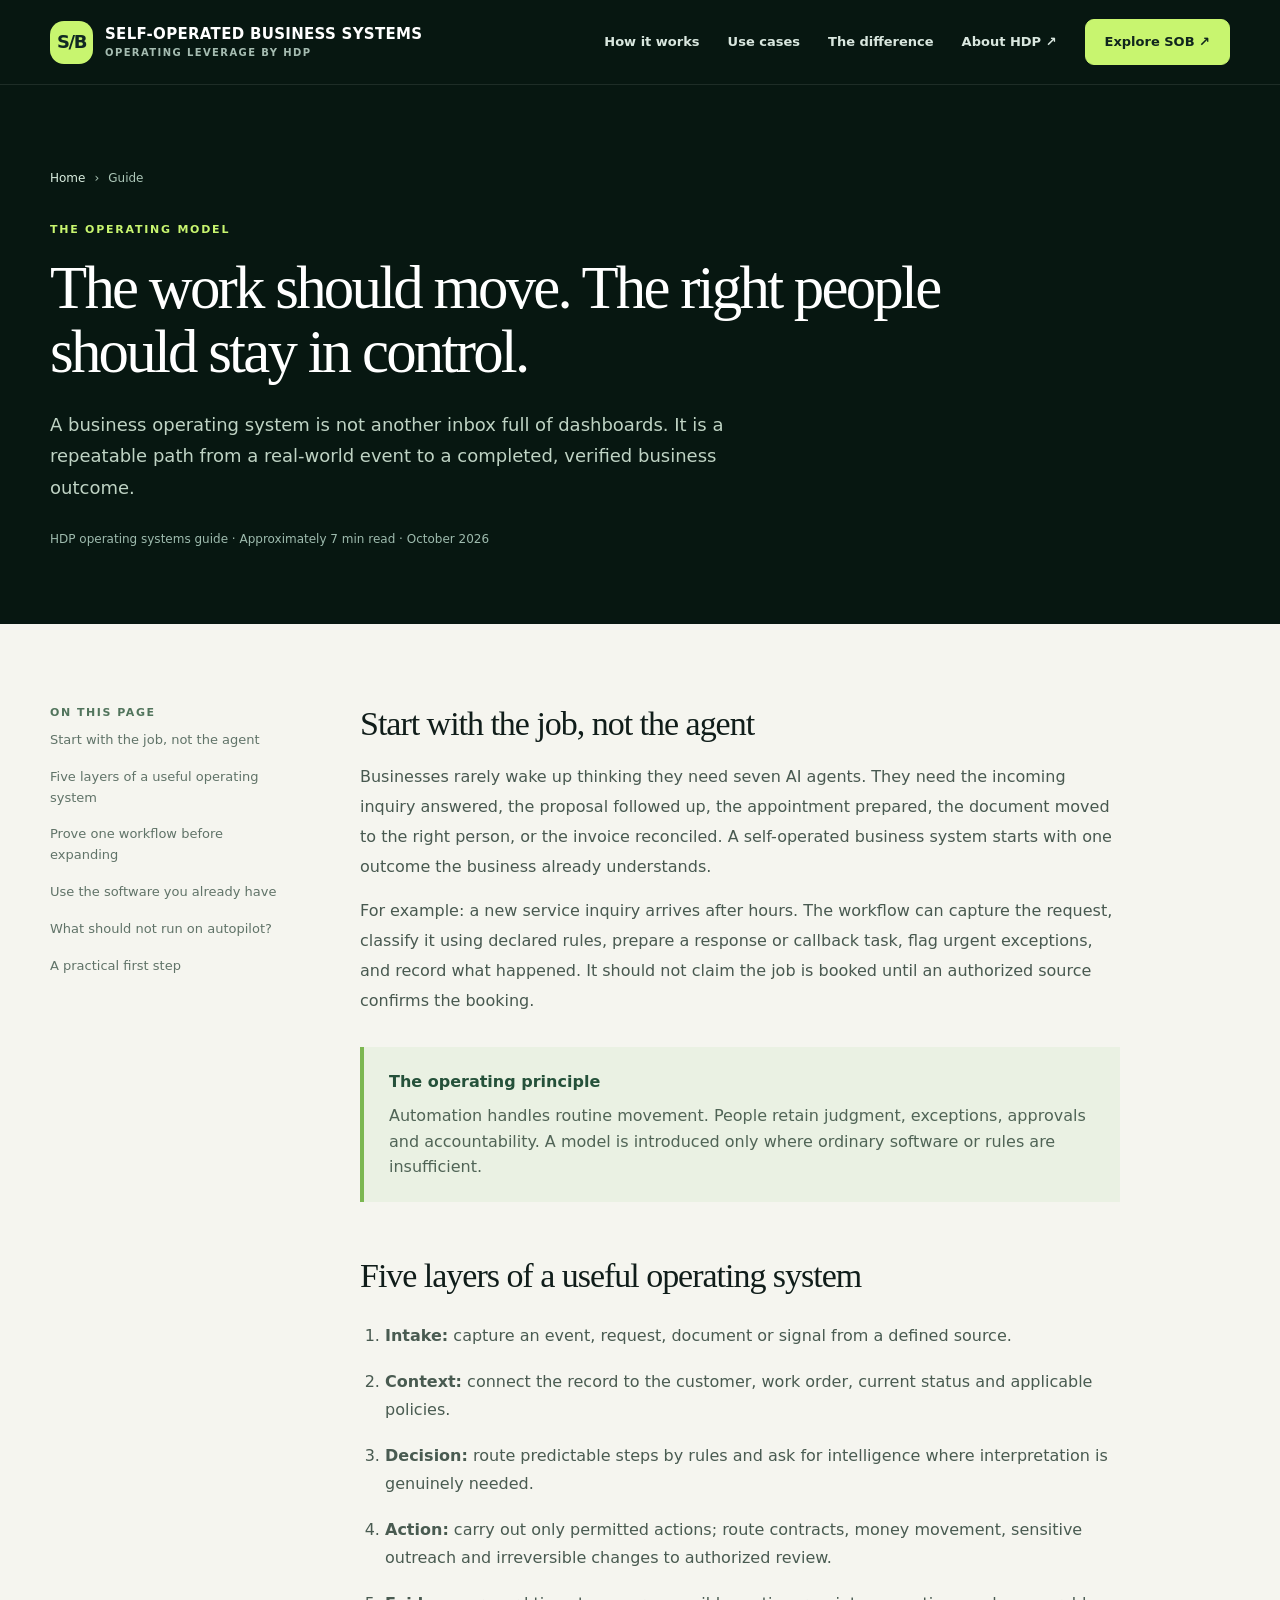
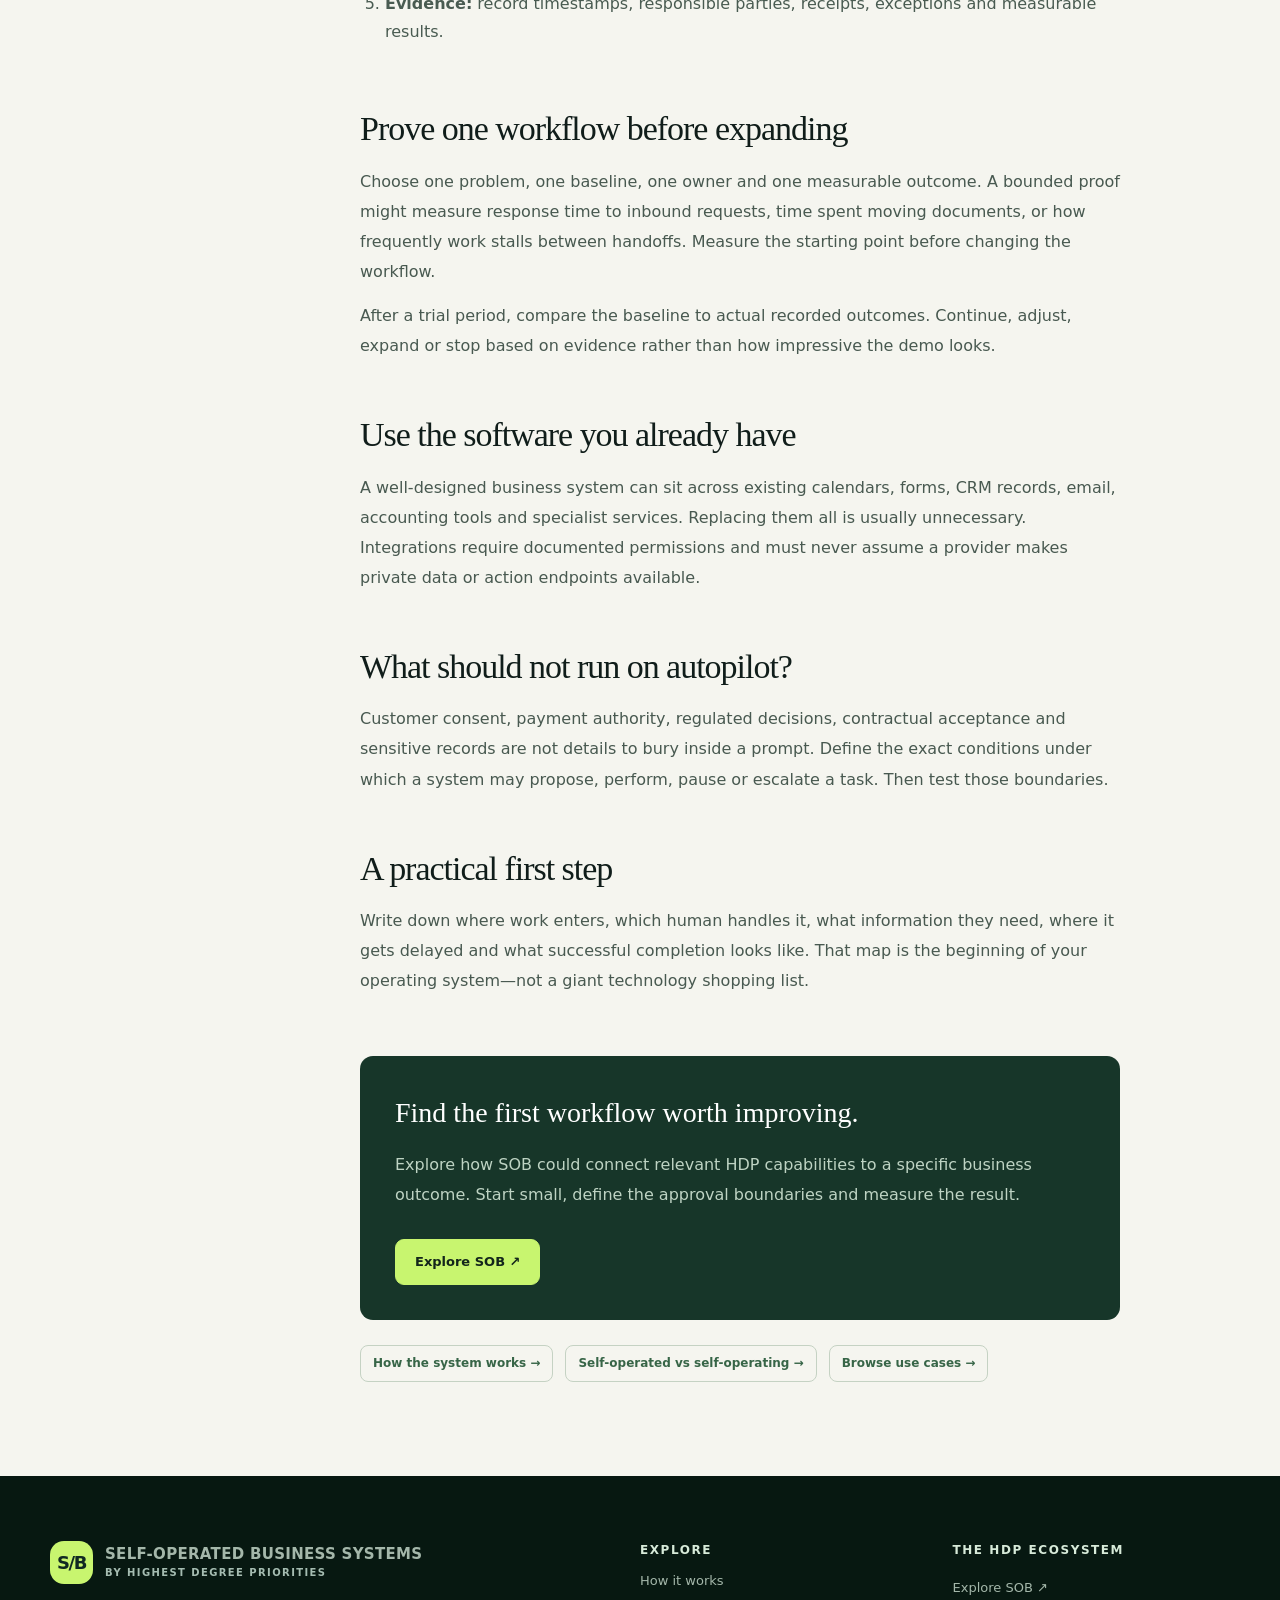
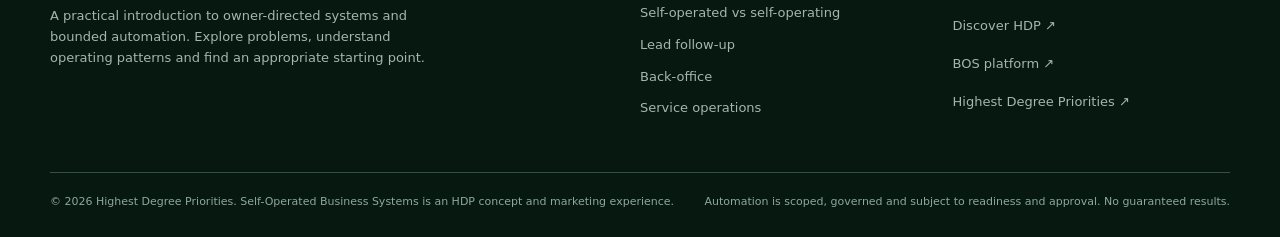
==== how-it-works/index.html @ 66c558f4 "Build SOB educational front door with original SEO guides" ====
<!doctype html><html lang="en"><head><meta charset="UTF-8"><meta name="viewport" content="width=device-width,initial-scale=1"><meta name="color-scheme" content="light"><meta name="theme-color" content="#071711"><title>How a Self-Operated Business System Works | SOB by HDP</title><meta name="description" content="A practical guide to connecting business workflows, rules, approvals and measurement without handing over control or replacing the software you already use."><link rel="canonical" href="https://selfoperatedbusinesssystems.com/how-it-works/"><meta property="og:type" content="article"><meta property="og:title" content="How a Self-Operated Business System Works"><meta property="og:description" content="A practical guide to connecting business workflows, rules, approvals and measurement without handing over control or replacing the software you already use."><meta property="og:url" content="https://selfoperatedbusinesssystems.com/how-it-works/"><meta property="og:image" content="https://selfoperatedbusinesssystems.com/assets/social.svg"><meta property="og:site_name" content="Self-Operated Business Systems"><meta name="twitter:card" content="summary_large_image"><link rel="icon" href="../assets/favicon.svg" type="image/svg+xml"><link rel="stylesheet" href="../assets/styles.css"><script type="application/ld+json">{"@context":"https://schema.org","@type":"Article","headline":"How a Self-Operated Business System Works","description":"A practical guide to connecting business workflows, rules, approvals and measurement without handing over control or replacing the software you already use.","mainEntityOfPage":"https://selfoperatedbusinesssystems.com/how-it-works/","datePublished":"2026-10-24","author":{"@type":"Organization","name":"Highest Degree Priorities","url":"https://highestdegreepriorities.com"},"publisher":{"@type":"Organization","name":"Highest Degree Priorities","url":"https://highestdegreepriorities.com"}}</script><script src="../assets/app.js" defer></script></head><body><a class="skip" href="#main">Skip to main content</a><header class="nav"><div class="wrap nav-in"><a class="brand" href="../" aria-label="SOB — home"><span class="brand-mark">S/B</span><span class="brand-words"><strong>SELF-OPERATED BUSINESS SYSTEMS</strong><small>OPERATING LEVERAGE BY HDP</small></span></a><button class="menu-toggle" type="button" aria-label="Toggle navigation" aria-expanded="false" data-menu-toggle>Menu ☰</button><nav class="nav-links" aria-label="Main navigation" data-menu><a href="../how-it-works/">How it works</a><a href="../#solutions">Use cases</a><a href="../guides/self-operated-vs-self-operating/">The difference</a><a href="https://hdpjoin.com">About HDP ↗</a><a class="button" href="https://sob.highestdegreepriorities.com/?utm_source=selfoperatedbusinesssystems&utm_medium=referral&utm_campaign=sob_launch&utm_content=nav" rel="noopener noreferrer">Explore SOB ↗</a></nav></div></header><main id="main"><section class="article-hero"><div class="wrap"><div class="breadcrumb"><a href="../">Home</a><span>›</span><span>Guide</span></div><div class="eyebrow" style="margin-top:33px">THE OPERATING MODEL</div><h1>The work should move. The right people should stay in control.</h1><p>A business operating system is not another inbox full of dashboards. It is a repeatable path from a real-world event to a completed, verified business outcome.</p><div class="article-meta">HDP operating systems guide · Approximately 7 min read · October 2026</div></div></section><div class="wrap article-layout"><aside class="toc" aria-label="On this page"><strong>ON THIS PAGE</strong><a href="#first">Start with the job, not the agent</a><a href="#layers">Five layers of a useful operating system</a><a href="#prove">Prove one workflow before expanding</a><a href="#existing">Use the software you already have</a><a href="#boundaries">What should not run on autopilot?</a><a href="#start">A practical first step</a></aside><article class="article">
<h2 id="first">Start with the job, not the agent</h2><p>Businesses rarely wake up thinking they need seven AI agents. They need the incoming inquiry answered, the proposal followed up, the appointment prepared, the document moved to the right person, or the invoice reconciled. A self-operated business system starts with one outcome the business already understands.</p>
<p>For example: a new service inquiry arrives after hours. The workflow can capture the request, classify it using declared rules, prepare a response or callback task, flag urgent exceptions, and record what happened. It should not claim the job is booked until an authorized source confirms the booking.</p>
<div class="note"><strong>The operating principle</strong><span>Automation handles routine movement. People retain judgment, exceptions, approvals and accountability. A model is introduced only where ordinary software or rules are insufficient.</span></div>
<h2 id="layers">Five layers of a useful operating system</h2>
<ol class="article-list"><li><strong>Intake:</strong> capture an event, request, document or signal from a defined source.</li><li><strong>Context:</strong> connect the record to the customer, work order, current status and applicable policies.</li><li><strong>Decision:</strong> route predictable steps by rules and ask for intelligence where interpretation is genuinely needed.</li><li><strong>Action:</strong> carry out only permitted actions; route contracts, money movement, sensitive outreach and irreversible changes to authorized review.</li><li><strong>Evidence:</strong> record timestamps, responsible parties, receipts, exceptions and measurable results.</li></ol>
<h2 id="prove">Prove one workflow before expanding</h2><p>Choose one problem, one baseline, one owner and one measurable outcome. A bounded proof might measure response time to inbound requests, time spent moving documents, or how frequently work stalls between handoffs. Measure the starting point before changing the workflow.</p>
<p>After a trial period, compare the baseline to actual recorded outcomes. Continue, adjust, expand or stop based on evidence rather than how impressive the demo looks.</p>
<h2 id="existing">Use the software you already have</h2><p>A well-designed business system can sit across existing calendars, forms, CRM records, email, accounting tools and specialist services. Replacing them all is usually unnecessary. Integrations require documented permissions and must never assume a provider makes private data or action endpoints available.</p>
<h2 id="boundaries">What should not run on autopilot?</h2><p>Customer consent, payment authority, regulated decisions, contractual acceptance and sensitive records are not details to bury inside a prompt. Define the exact conditions under which a system may propose, perform, pause or escalate a task. Then test those boundaries.</p>
<h2 id="start">A practical first step</h2><p>Write down where work enters, which human handles it, what information they need, where it gets delayed and what successful completion looks like. That map is the beginning of your operating system—not a giant technology shopping list.</p><div class="article-end"><h3>Find the first workflow worth improving.</h3><p>Explore how SOB could connect relevant HDP capabilities to a specific business outcome. Start small, define the approval boundaries and measure the result.</p><a class="button" href="https://sob.highestdegreepriorities.com/?utm_source=selfoperatedbusinesssystems&utm_medium=referral&utm_campaign=sob_launch&utm_content=guide_how-it-works">Explore SOB ↗</a></div><div class="related"><a href="../how-it-works/">How the system works →</a><a href="../guides/self-operated-vs-self-operating/">Self-operated vs self-operating →</a><a href="../#solutions">Browse use cases →</a></div></article></div></main><footer class="footer"><div class="wrap"><div class="footer-grid"><div><a class="brand" href="../"><span class="brand-mark">S/B</span><span class="brand-words"><strong>SELF-OPERATED BUSINESS SYSTEMS</strong><small>BY HIGHEST DEGREE PRIORITIES</small></span></a><p style="max-width:390px;margin-top:22px">A practical introduction to owner-directed systems and bounded automation. Explore problems, understand operating patterns and find an appropriate starting point.</p></div><div class="footer-links"><span class="footer-title">EXPLORE</span><a href="../how-it-works/">How it works</a><a href="../guides/self-operated-vs-self-operating/">Self-operated vs self-operating</a><a href="../use-cases/lead-follow-up/">Lead follow-up</a><a href="../use-cases/back-office-automation/">Back-office</a><a href="../use-cases/service-operations/">Service operations</a></div><div class="footer-links"><span class="footer-title">THE HDP ECOSYSTEM</span><a href="https://sob.highestdegreepriorities.com/?utm_source=selfoperatedbusinesssystems&utm_medium=referral&utm_campaign=sob_launch&utm_content=footer">Explore SOB ↗</a><a href="https://hdpjoin.com">Discover HDP ↗</a><a href="https://bos.highestdegreepriorities.com">BOS platform ↗</a><a href="https://highestdegreepriorities.com">Highest Degree Priorities ↗</a></div></div><div class="footnote"><span>© 2026 Highest Degree Priorities. Self-Operated Business Systems is an HDP concept and marketing experience.</span><span>Automation is scoped, governed and subject to readiness and approval. No guaranteed results.</span></div></div></footer></body></html>
---- assets/styles.css ----
:root{--ink:#101d1a;--deep:#102922;--night:#071711;--green:#c8f56f;--mint:#8dddb2;--paper:#f5f5ef;--white:#fff;--muted:#627069;--rule:#d8dfd8;--serif:Georgia,"Times New Roman",serif;--sans:"Avenir Next",Avenir,Inter,ui-sans-serif,system-ui,"Segoe UI",sans-serif}
*{box-sizing:border-box}html{scroll-behavior:smooth}body{margin:0;color:var(--ink);background:var(--paper);font-family:var(--sans);font-size:16px;line-height:1.6}a{color:inherit}img{max-width:100%}button,select{font:inherit}button{cursor:pointer}a:focus-visible,button:focus-visible,select:focus-visible{outline:3px solid #3a9a68;outline-offset:3px}.skip{position:absolute;left:12px;top:-60px;background:#fff;padding:10px;z-index:99}.skip:focus{top:12px}.wrap{width:min(1180px,calc(100% - 48px));margin-inline:auto}.nav{position:relative;z-index:20;background:var(--night);color:white;border-bottom:1px solid #ffffff18}.nav-in{min-height:84px;display:flex;align-items:center;justify-content:space-between;gap:26px}.brand{display:flex;gap:12px;text-decoration:none;align-items:center;line-height:1}.brand-mark{display:grid;place-items:center;background:var(--green);color:var(--deep);border-radius:14px;width:43px;height:43px;font-size:18px;font-weight:900;letter-spacing:-1.5px}.brand-words strong{display:block;font-weight:850;letter-spacing:.02em;font-size:15px}.brand-words small{display:block;color:#a5bcb1;font-size:10px;letter-spacing:.14em;margin-top:6px;font-weight:700}.nav-links{display:flex;align-items:center;gap:28px}.nav-links a{text-decoration:none;font-size:13px;font-weight:720;color:#d9e7df}.nav-links a:hover{color:var(--green)}.nav-links a.button{color:#10251d}.menu-toggle{display:none;border:1px solid #42614f;background:transparent;color:#fff;border-radius:9px;padding:8px 12px}.button{display:inline-flex;align-items:center;justify-content:center;gap:9px;padding:14px 19px;border-radius:9px;background:var(--green);border:1px solid var(--green);color:#13251b;font-size:13px;font-weight:850;text-decoration:none;line-height:1.2;transition:transform .2s,background .2s}.button:hover{background:#defca4;transform:translateY(-2px)}.button.secondary{background:transparent;color:#f9fff8;border-color:#587260}.button.secondary:hover{background:#234036}.button.dark{background:var(--deep);color:#f7fff8;border-color:var(--deep)}.button.outline{background:transparent;color:var(--deep);border-color:#a7b5ac}.button.outline:hover{background:#eff4e9}.eyebrow,.mini-eyebrow{text-transform:uppercase;letter-spacing:.16em;font-size:11px;font-weight:850}.eyebrow{color:var(--green)}.mini-eyebrow{color:#537962}.hero{position:relative;isolation:isolate;overflow:hidden;background:var(--night);color:#f8fff7;padding:93px 0 92px}.hero:before{content:"";position:absolute;width:750px;height:750px;border:1px solid #bcffc018;border-radius:100%;right:-280px;top:-250px;box-shadow:0 0 0 100px #bfffc008,0 0 0 205px #bfffc006;z-index:-1}.hero:after{content:"";position:absolute;inset:0;background:radial-gradient(circle at 76% 40%,#225e3a88,transparent 45%);z-index:-2}.hero-grid{display:grid;grid-template-columns:1.03fr .97fr;gap:56px;align-items:center}.hero h1,.article-hero h1{font-family:var(--serif);font-weight:500;line-height:1.06;letter-spacing:-.045em;margin:17px 0 24px;font-size:clamp(48px,5.3vw,81px)}.hero h1 em{font-style:normal;color:var(--green)}.hero p{color:#bed4c5;font-size:17px;max-width:575px;line-height:1.85}.hero-actions{display:flex;gap:12px;flex-wrap:wrap;margin-top:32px}.fine{font-size:12px!important;color:#a0b9aa!important;margin-top:26px}.map-panel{border:1px solid #5e867045;background:linear-gradient(145deg,#15362b 0%,#10241e 95%);border-radius:17px;box-shadow:0 24px 90px #0008;overflow:hidden;transform:rotate(1.5deg)}.panel-top{display:flex;justify-content:space-between;padding:17px 21px;border-bottom:1px solid #315844}.panel-top strong{font-size:12px;letter-spacing:.11em}.status{font-size:10px;color:#b5eac6}.status i{display:inline-block;width:7px;height:7px;background:#bfff96;border-radius:50%;margin-right:6px}.panel-body{padding:26px}.panel-heading{font-size:13px;color:#b6cdbd;margin-bottom:22px}.steps{display:grid;gap:11px}.step{display:flex;align-items:center;gap:12px;background:#24463785;border:1px solid #365b49;padding:16px;border-radius:10px}.step .num{display:grid;place-items:center;border:1px solid #68957a;color:#baf5ce;border-radius:8px;width:35px;height:35px;font-size:12px;font-weight:900}.step strong{display:block;font-size:14px;color:#f4fff5}.step span{display:block;font-size:11px;color:#acc5b4}.step:last-child{border-color:#bce988;background:#244c36}.panel-bottom{border-top:1px solid #315844;color:#bfd5c6;padding:16px 20px;font-size:11px;display:flex;gap:9px;align-items:center}.dot{height:7px;width:7px;background:#bcf779;border-radius:100%}.strip{background:#e4ebdc;border-bottom:1px solid #d5dfcf}.strip-in{padding:26px 0;display:flex;justify-content:space-between;gap:20px;align-items:center;color:#375748}.strip strong{font-size:13px}.strip span{font-size:13px;max-width:700px}.section{padding:94px 0}.section.alt{background:white}.section-head{display:flex;justify-content:space-between;gap:40px;align-items:flex-end;margin-bottom:34px}.section-head h2,.two-col h2,.wide-cta h2{font-family:var(--serif);font-weight:500;letter-spacing:-.035em;line-height:1.17;font-size:clamp(35px,4vw,55px);margin:12px 0}.section-head p,.two-col p{max-width:440px;color:#66726b;line-height:1.8}.cards{display:grid;grid-template-columns:repeat(3,1fr);gap:16px}.card{display:flex;flex-direction:column;min-height:375px;background:#fff;border:1px solid #dbe2d8;border-radius:14px;padding:28px;text-decoration:none;transition:transform .2s,box-shadow .2s}.card:hover{transform:translateY(-4px);box-shadow:0 14px 45px #10281c13}.card .card-no{color:#548567;font-weight:850;letter-spacing:.13em;font-size:12px}.card h3{font-size:26px;font-family:var(--serif);font-weight:550;line-height:1.2;letter-spacing:-.03em;margin:40px 0 14px}.card p{color:#66756b;font-size:14px;margin:0}.card .card-link{margin-top:auto;padding-top:35px;color:#234b32;font-size:13px;font-weight:850}.operating-band{background:var(--deep);color:white;padding:74px 0}.two-col{display:grid;grid-template-columns:1fr 1fr;gap:70px;align-items:center}.operating-band h2{color:white}.operating-band p{color:#b5cabc}.phases{display:grid;grid-template-columns:repeat(2,1fr);gap:10px}.phase{background:#2746389e;border:1px solid #41604d;border-radius:12px;padding:23px}.phase b{display:block;color:var(--green);font-size:11px;letter-spacing:.17em}.phase h3{font-size:21px;margin:9px 0 6px}.phase p{font-size:13px;margin:0}.finder{background:#e9efe4;border-radius:19px;display:grid;grid-template-columns:1fr 1fr;overflow:hidden}.finder-copy{padding:48px}.finder-copy h2{font-family:var(--serif);font-size:42px;line-height:1.14;letter-spacing:-.03em;font-weight:500;margin:12px 0}.finder-controls{display:grid;gap:12px;margin-top:30px}.finder-controls button{border:1px solid #b5c5b1;background:white;text-align:left;border-radius:10px;padding:14px 17px;font-size:14px;font-weight:750;color:#365646}.finder-controls button[aria-pressed="true"]{border-color:#23573a;background:#d8f6bc;box-shadow:inset 4px 0 #29643d}.finder-result{padding:48px;background:#173629;color:white;display:flex;flex-direction:column;justify-content:center}.finder-result small{color:#b1e4ba;font-size:11px;letter-spacing:.15em;font-weight:850}.finder-result h3{font-family:var(--serif);font-weight:500;font-size:35px;line-height:1.16;margin:15px 0}.finder-result p{color:#bcd3c3;font-size:15px}.finder-result .button{align-self:flex-start;margin-top:22px}.compare{display:grid;grid-template-columns:1fr 1fr;gap:16px;margin:32px 0}.compare>div{background:#edf1e9;border:1px solid #d9e2d8;border-radius:13px;padding:27px}.compare h3{font-family:var(--serif);font-size:27px;font-weight:500;margin:14px 0}.compare p{font-size:14px;color:#60716a}.wide-cta{padding:69px;border-radius:20px;background:var(--green);display:flex;justify-content:space-between;align-items:center;gap:32px}.wide-cta h2{max-width:600px;margin:10px 0}.wide-cta p{max-width:540px;color:#34503c}.wide-cta .button{white-space:nowrap}.questions{display:grid;grid-template-columns:1fr 1fr;gap:15px 40px}.questions details{border-bottom:1px solid #d4dbd4;padding:19px 0}.questions summary{cursor:pointer;font-weight:800;font-size:15px}.questions p{font-size:14px;color:#647168}.footer{background:#071811;color:#d3e3d7;padding:65px 0 26px}.footer-grid{display:grid;grid-template-columns:2fr 1fr 1fr;gap:35px}.footer p,.footer a{font-size:13px;color:#a4b7aa}.footer a{text-decoration:none}.footer a:hover{text-decoration:underline}.footer-links{display:grid;gap:11px}.footer-title{color:#d7ead9;font-weight:800;font-size:12px;letter-spacing:.13em}.footnote{border-top:1px solid #345040;margin-top:53px;padding-top:20px;font-size:11px;color:#8ca999;display:flex;justify-content:space-between;gap:16px}.article-hero{background:var(--night);color:#fff;padding:84px 0 75px}.article-hero h1{font-size:clamp(43px,4.75vw,68px);max-width:970px}.article-hero p{font-size:18px;max-width:750px;color:#bfd3c4;line-height:1.75}.article-meta{margin-top:27px;font-size:12px;color:#9ebbae}.breadcrumb{font-size:12px;display:flex;gap:9px;color:#acc7b8}.breadcrumb a{text-decoration:none;color:#d9eddf}.article-layout{display:grid;grid-template-columns:240px minmax(0,1fr);gap:70px;padding:80px 0 94px}.toc{align-self:start;position:sticky;top:26px}.toc strong{display:block;font-size:11px;letter-spacing:.14em;color:#51745c}.toc a{display:block;text-decoration:none;color:#607368;padding:8px 0;font-size:13px}.toc a:hover{color:#0b4e2e}.article{max-width:760px}.article h2{font-family:var(--serif);font-weight:500;font-size:34px;letter-spacing:-.03em;line-height:1.19;margin:0 0 17px;scroll-margin-top:30px}.article h2:not(:first-child){margin-top:54px}.article p{line-height:1.88;color:#485950;margin:14px 0}.article .note{margin:31px 0;border-left:4px solid #7cb751;background:#eaf1e3;padding:22px 25px;display:grid;gap:8px}.article .note strong{color:#25513a}.article .note span{color:#506456}.article-list{padding-left:25px;color:#495b51}.article-list li{padding:9px 0;line-height:1.75}.article .compare{margin:31px 0}.article-end{margin-top:60px;background:#173629;color:white;padding:35px;border-radius:13px}.article-end h3{font-family:var(--serif);font-size:28px;font-weight:500;margin:0 0 10px}.article-end p{color:#bed3c3}.article-end .button{margin-top:15px}.related{display:flex;flex-wrap:wrap;gap:12px;margin-top:25px}.related a{padding:8px 12px;border:1px solid #c5d2c3;border-radius:8px;text-decoration:none;font-size:12px;font-weight:750;color:#376547}.disclaimer{font-size:12px;color:#7a827b}.hide{display:none!important}
@media(max-width:950px){.nav-links{gap:16px}.nav-links>a{font-size:12px}.hero-grid{gap:26px}.hero h1{font-size:clamp(42px,6vw,66px)}.cards{gap:10px}.card{padding:23px}.two-col{gap:28px}.article-layout{grid-template-columns:180px 1fr;gap:35px}}
@media(max-width:720px){.wrap{width:min(100% - 34px,1180px)}.nav-in{min-height:70px}.brand-words strong{font-size:13px}.brand-words small{font-size:8px}.menu-toggle{display:block}.nav-links{display:none;position:absolute;top:70px;left:0;right:0;background:var(--night);padding:20px 18px 25px;flex-direction:column;align-items:stretch;border-bottom:1px solid #42624c}.nav-links.open{display:flex}.nav-links>a{font-size:15px}.nav-links .button{align-self:flex-start}.hero{padding:67px 0}.hero-grid,.two-col,.finder,.footer-grid,.article-layout{grid-template-columns:1fr}.hero h1{font-size:clamp(45px,10vw,66px)}.hero p{font-size:16px}.map-panel{margin-top:28px;transform:none}.strip-in,.section-head,.wide-cta{flex-direction:column;align-items:flex-start}.section{padding:66px 0}.section-head{gap:8px}.cards{grid-template-columns:1fr}.card{min-height:250px}.card h3{margin-top:22px}.card .card-link{padding-top:20px}.operating-band{padding:68px 0}.two-col{gap:24px}.finder-copy,.finder-result{padding:30px}.finder-copy h2{font-size:36px}.compare,.questions{grid-template-columns:1fr}.wide-cta{padding:36px}.wide-cta .button{white-space:normal}.article-hero{padding:64px 0}.article-hero h1{font-size:clamp(42px,9vw,58px)}.article-layout{padding:52px 0}.toc{position:static;border-bottom:1px solid #d1dbd1;padding-bottom:20px}.toc a{display:inline-block;margin-right:15px}.article h2{font-size:29px}.footnote{flex-direction:column}}
@media(prefers-reduced-motion:reduce){html{scroll-behavior:auto}*,*:before,*:after{transition:none!important;animation:none!important}}
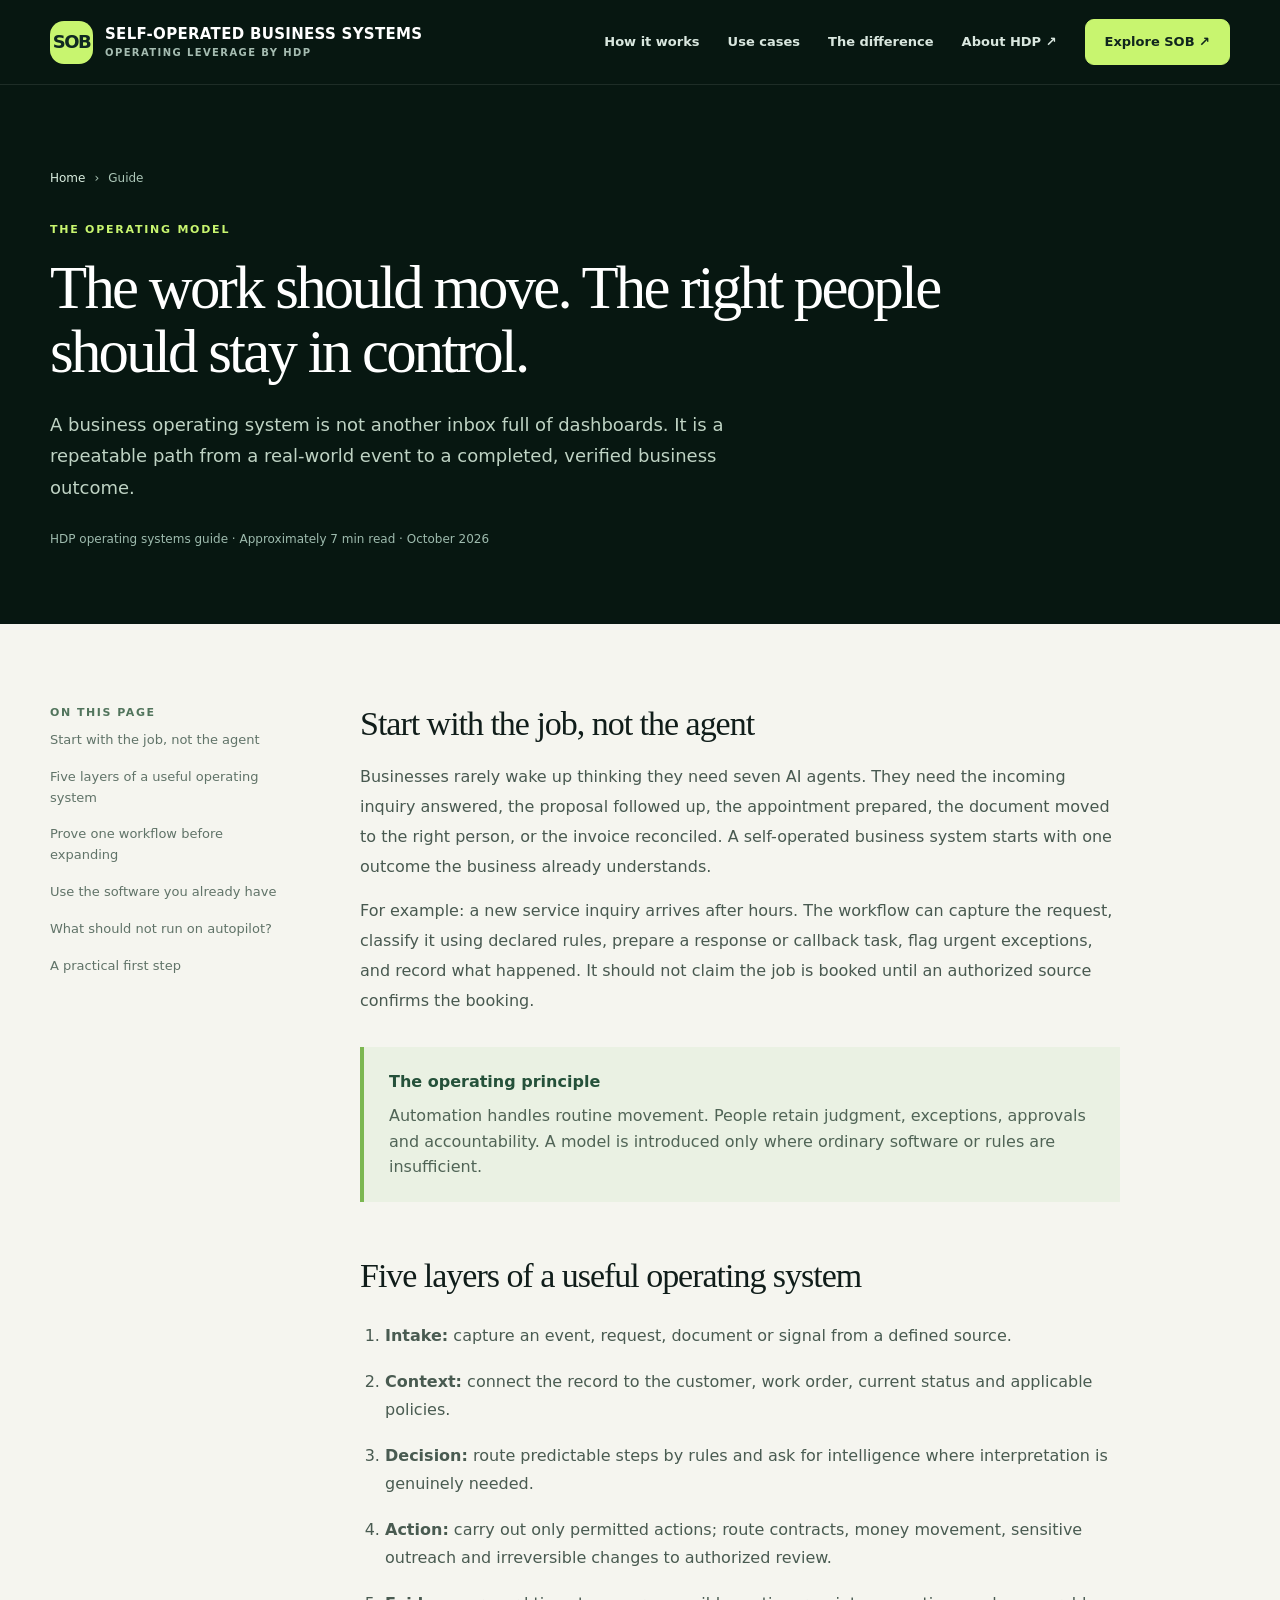
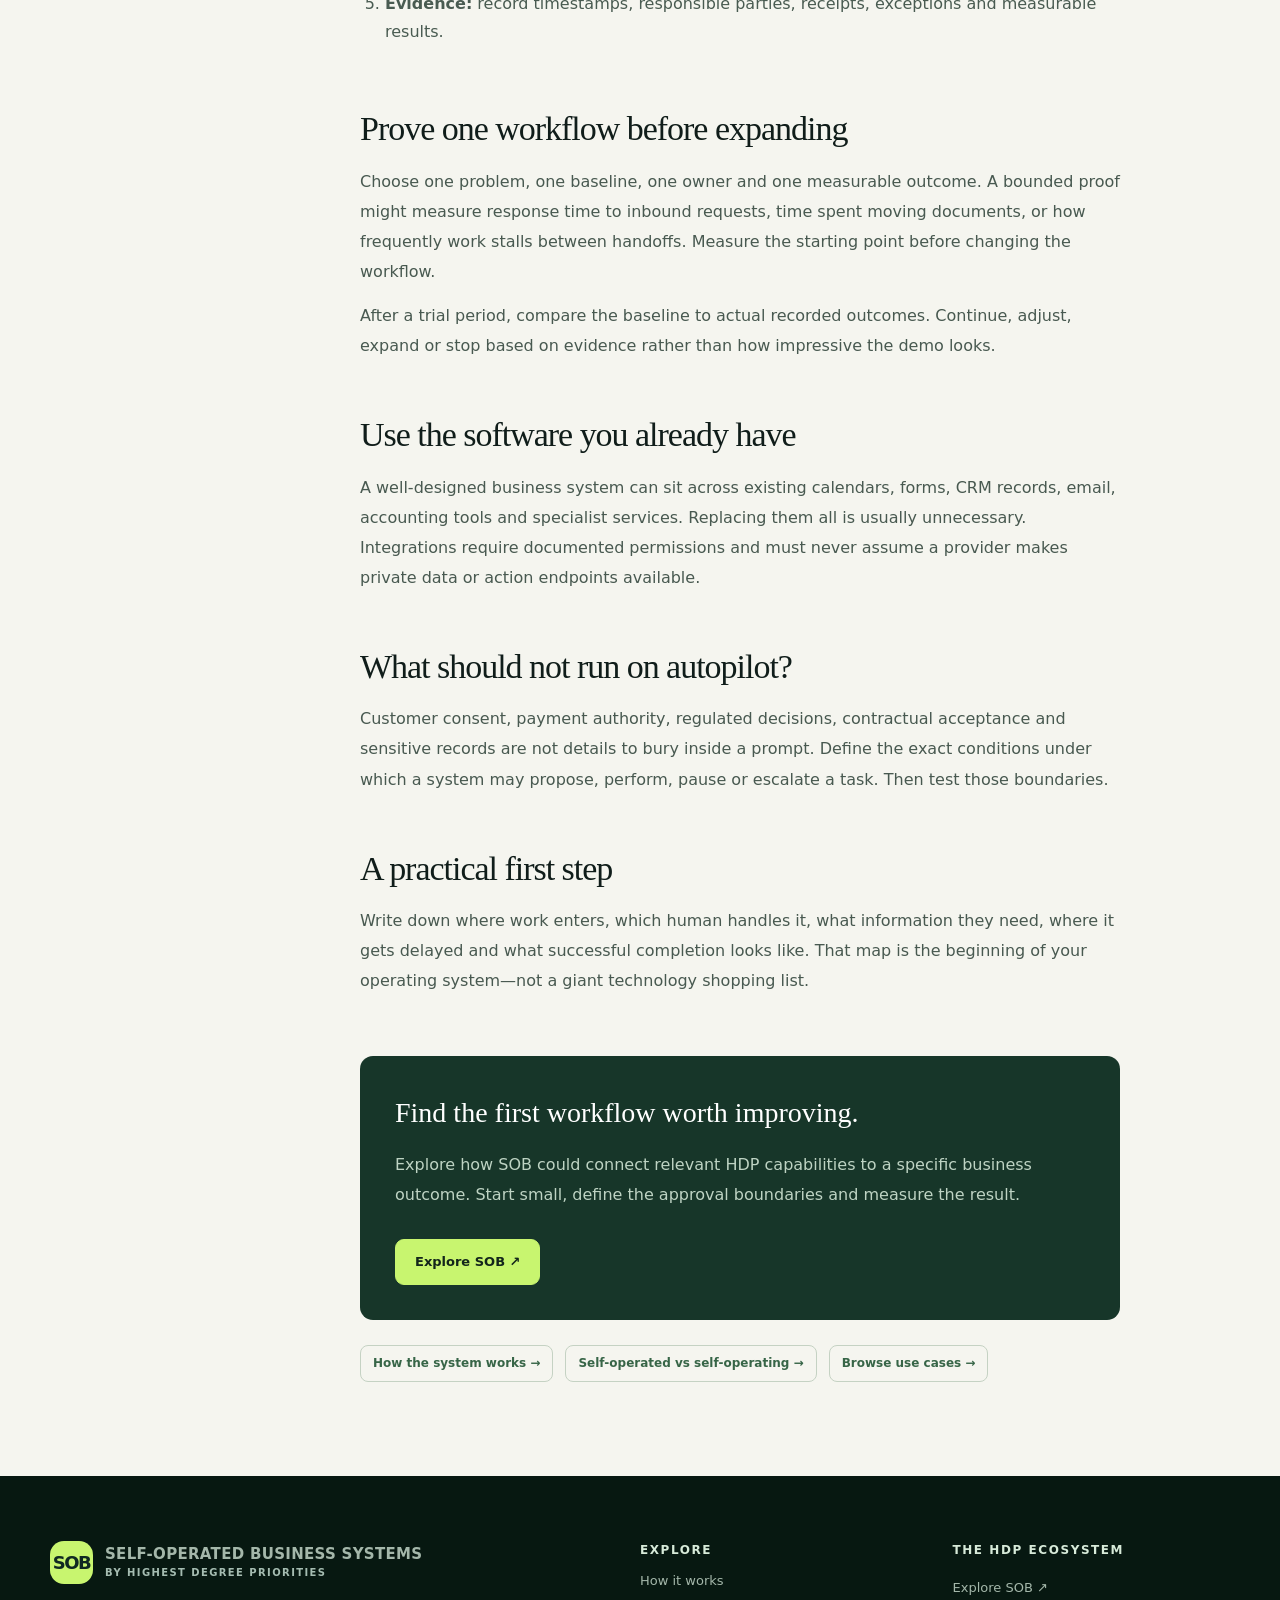
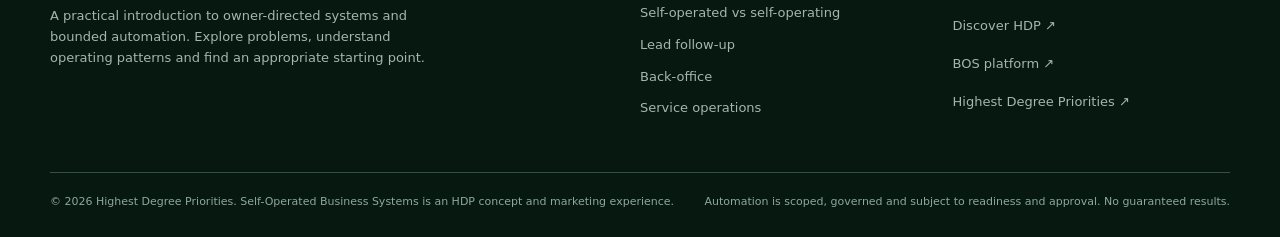
==== commit 14c017d5: "Use recognizable SOB branding across site and artwork" ====
--- a/how-it-works/index.html
+++ b/how-it-works/index.html
@@ -1,4 +1,4 @@
-<!doctype html><html lang="en"><head><meta charset="UTF-8"><meta name="viewport" content="width=device-width,initial-scale=1"><meta name="color-scheme" content="light"><meta name="theme-color" content="#071711"><title>How a Self-Operated Business System Works | SOB by HDP</title><meta name="description" content="A practical guide to connecting business workflows, rules, approvals and measurement without handing over control or replacing the software you already use."><link rel="canonical" href="https://selfoperatedbusinesssystems.com/how-it-works/"><meta property="og:type" content="article"><meta property="og:title" content="How a Self-Operated Business System Works"><meta property="og:description" content="A practical guide to connecting business workflows, rules, approvals and measurement without handing over control or replacing the software you already use."><meta property="og:url" content="https://selfoperatedbusinesssystems.com/how-it-works/"><meta property="og:image" content="https://selfoperatedbusinesssystems.com/assets/social.svg"><meta property="og:site_name" content="Self-Operated Business Systems"><meta name="twitter:card" content="summary_large_image"><link rel="icon" href="../assets/favicon.svg" type="image/svg+xml"><link rel="stylesheet" href="../assets/styles.css"><script type="application/ld+json">{"@context":"https://schema.org","@type":"Article","headline":"How a Self-Operated Business System Works","description":"A practical guide to connecting business workflows, rules, approvals and measurement without handing over control or replacing the software you already use.","mainEntityOfPage":"https://selfoperatedbusinesssystems.com/how-it-works/","datePublished":"2026-10-24","author":{"@type":"Organization","name":"Highest Degree Priorities","url":"https://highestdegreepriorities.com"},"publisher":{"@type":"Organization","name":"Highest Degree Priorities","url":"https://highestdegreepriorities.com"}}</script><script src="../assets/app.js" defer></script></head><body><a class="skip" href="#main">Skip to main content</a><header class="nav"><div class="wrap nav-in"><a class="brand" href="../" aria-label="SOB — home"><span class="brand-mark">S/B</span><span class="brand-words"><strong>SELF-OPERATED BUSINESS SYSTEMS</strong><small>OPERATING LEVERAGE BY HDP</small></span></a><button class="menu-toggle" type="button" aria-label="Toggle navigation" aria-expanded="false" data-menu-toggle>Menu ☰</button><nav class="nav-links" aria-label="Main navigation" data-menu><a href="../how-it-works/">How it works</a><a href="../#solutions">Use cases</a><a href="../guides/self-operated-vs-self-operating/">The difference</a><a href="https://hdpjoin.com">About HDP ↗</a><a class="button" href="https://sob.highestdegreepriorities.com/?utm_source=selfoperatedbusinesssystems&utm_medium=referral&utm_campaign=sob_launch&utm_content=nav" rel="noopener noreferrer">Explore SOB ↗</a></nav></div></header><main id="main"><section class="article-hero"><div class="wrap"><div class="breadcrumb"><a href="../">Home</a><span>›</span><span>Guide</span></div><div class="eyebrow" style="margin-top:33px">THE OPERATING MODEL</div><h1>The work should move. The right people should stay in control.</h1><p>A business operating system is not another inbox full of dashboards. It is a repeatable path from a real-world event to a completed, verified business outcome.</p><div class="article-meta">HDP operating systems guide · Approximately 7 min read · October 2026</div></div></section><div class="wrap article-layout"><aside class="toc" aria-label="On this page"><strong>ON THIS PAGE</strong><a href="#first">Start with the job, not the agent</a><a href="#layers">Five layers of a useful operating system</a><a href="#prove">Prove one workflow before expanding</a><a href="#existing">Use the software you already have</a><a href="#boundaries">What should not run on autopilot?</a><a href="#start">A practical first step</a></aside><article class="article">
+<!doctype html><html lang="en"><head><meta charset="UTF-8"><meta name="viewport" content="width=device-width,initial-scale=1"><meta name="color-scheme" content="light"><meta name="theme-color" content="#071711"><title>How a Self-Operated Business System Works | SOB by HDP</title><meta name="description" content="A practical guide to connecting business workflows, rules, approvals and measurement without handing over control or replacing the software you already use."><link rel="canonical" href="https://selfoperatedbusinesssystems.com/how-it-works/"><meta property="og:type" content="article"><meta property="og:title" content="How a Self-Operated Business System Works"><meta property="og:description" content="A practical guide to connecting business workflows, rules, approvals and measurement without handing over control or replacing the software you already use."><meta property="og:url" content="https://selfoperatedbusinesssystems.com/how-it-works/"><meta property="og:image" content="https://selfoperatedbusinesssystems.com/assets/social.svg"><meta property="og:site_name" content="Self-Operated Business Systems"><meta name="twitter:card" content="summary_large_image"><link rel="icon" href="../assets/favicon.svg" type="image/svg+xml"><link rel="stylesheet" href="../assets/styles.css"><script type="application/ld+json">{"@context":"https://schema.org","@type":"Article","headline":"How a Self-Operated Business System Works","description":"A practical guide to connecting business workflows, rules, approvals and measurement without handing over control or replacing the software you already use.","mainEntityOfPage":"https://selfoperatedbusinesssystems.com/how-it-works/","datePublished":"2026-10-24","author":{"@type":"Organization","name":"Highest Degree Priorities","url":"https://highestdegreepriorities.com"},"publisher":{"@type":"Organization","name":"Highest Degree Priorities","url":"https://highestdegreepriorities.com"}}</script><script src="../assets/app.js" defer></script></head><body><a class="skip" href="#main">Skip to main content</a><header class="nav"><div class="wrap nav-in"><a class="brand" href="../" aria-label="SOB — home"><span class="brand-mark">SOB</span><span class="brand-words"><strong>SELF-OPERATED BUSINESS SYSTEMS</strong><small>OPERATING LEVERAGE BY HDP</small></span></a><button class="menu-toggle" type="button" aria-label="Toggle navigation" aria-expanded="false" data-menu-toggle>Menu ☰</button><nav class="nav-links" aria-label="Main navigation" data-menu><a href="../how-it-works/">How it works</a><a href="../#solutions">Use cases</a><a href="../guides/self-operated-vs-self-operating/">The difference</a><a href="https://hdpjoin.com">About HDP ↗</a><a class="button" href="https://sob.highestdegreepriorities.com/?utm_source=selfoperatedbusinesssystems&utm_medium=referral&utm_campaign=sob_launch&utm_content=nav" rel="noopener noreferrer">Explore SOB ↗</a></nav></div></header><main id="main"><section class="article-hero"><div class="wrap"><div class="breadcrumb"><a href="../">Home</a><span>›</span><span>Guide</span></div><div class="eyebrow" style="margin-top:33px">THE OPERATING MODEL</div><h1>The work should move. The right people should stay in control.</h1><p>A business operating system is not another inbox full of dashboards. It is a repeatable path from a real-world event to a completed, verified business outcome.</p><div class="article-meta">HDP operating systems guide · Approximately 7 min read · October 2026</div></div></section><div class="wrap article-layout"><aside class="toc" aria-label="On this page"><strong>ON THIS PAGE</strong><a href="#first">Start with the job, not the agent</a><a href="#layers">Five layers of a useful operating system</a><a href="#prove">Prove one workflow before expanding</a><a href="#existing">Use the software you already have</a><a href="#boundaries">What should not run on autopilot?</a><a href="#start">A practical first step</a></aside><article class="article">
 <h2 id="first">Start with the job, not the agent</h2><p>Businesses rarely wake up thinking they need seven AI agents. They need the incoming inquiry answered, the proposal followed up, the appointment prepared, the document moved to the right person, or the invoice reconciled. A self-operated business system starts with one outcome the business already understands.</p>
 <p>For example: a new service inquiry arrives after hours. The workflow can capture the request, classify it using declared rules, prepare a response or callback task, flag urgent exceptions, and record what happened. It should not claim the job is booked until an authorized source confirms the booking.</p>
 <div class="note"><strong>The operating principle</strong><span>Automation handles routine movement. People retain judgment, exceptions, approvals and accountability. A model is introduced only where ordinary software or rules are insufficient.</span></div>
@@ -8,4 +8,4 @@
 <p>After a trial period, compare the baseline to actual recorded outcomes. Continue, adjust, expand or stop based on evidence rather than how impressive the demo looks.</p>
 <h2 id="existing">Use the software you already have</h2><p>A well-designed business system can sit across existing calendars, forms, CRM records, email, accounting tools and specialist services. Replacing them all is usually unnecessary. Integrations require documented permissions and must never assume a provider makes private data or action endpoints available.</p>
 <h2 id="boundaries">What should not run on autopilot?</h2><p>Customer consent, payment authority, regulated decisions, contractual acceptance and sensitive records are not details to bury inside a prompt. Define the exact conditions under which a system may propose, perform, pause or escalate a task. Then test those boundaries.</p>
-<h2 id="start">A practical first step</h2><p>Write down where work enters, which human handles it, what information they need, where it gets delayed and what successful completion looks like. That map is the beginning of your operating system—not a giant technology shopping list.</p><div class="article-end"><h3>Find the first workflow worth improving.</h3><p>Explore how SOB could connect relevant HDP capabilities to a specific business outcome. Start small, define the approval boundaries and measure the result.</p><a class="button" href="https://sob.highestdegreepriorities.com/?utm_source=selfoperatedbusinesssystems&utm_medium=referral&utm_campaign=sob_launch&utm_content=guide_how-it-works">Explore SOB ↗</a></div><div class="related"><a href="../how-it-works/">How the system works →</a><a href="../guides/self-operated-vs-self-operating/">Self-operated vs self-operating →</a><a href="../#solutions">Browse use cases →</a></div></article></div></main><footer class="footer"><div class="wrap"><div class="footer-grid"><div><a class="brand" href="../"><span class="brand-mark">S/B</span><span class="brand-words"><strong>SELF-OPERATED BUSINESS SYSTEMS</strong><small>BY HIGHEST DEGREE PRIORITIES</small></span></a><p style="max-width:390px;margin-top:22px">A practical introduction to owner-directed systems and bounded automation. Explore problems, understand operating patterns and find an appropriate starting point.</p></div><div class="footer-links"><span class="footer-title">EXPLORE</span><a href="../how-it-works/">How it works</a><a href="../guides/self-operated-vs-self-operating/">Self-operated vs self-operating</a><a href="../use-cases/lead-follow-up/">Lead follow-up</a><a href="../use-cases/back-office-automation/">Back-office</a><a href="../use-cases/service-operations/">Service operations</a></div><div class="footer-links"><span class="footer-title">THE HDP ECOSYSTEM</span><a href="https://sob.highestdegreepriorities.com/?utm_source=selfoperatedbusinesssystems&utm_medium=referral&utm_campaign=sob_launch&utm_content=footer">Explore SOB ↗</a><a href="https://hdpjoin.com">Discover HDP ↗</a><a href="https://bos.highestdegreepriorities.com">BOS platform ↗</a><a href="https://highestdegreepriorities.com">Highest Degree Priorities ↗</a></div></div><div class="footnote"><span>© 2026 Highest Degree Priorities. Self-Operated Business Systems is an HDP concept and marketing experience.</span><span>Automation is scoped, governed and subject to readiness and approval. No guaranteed results.</span></div></div></footer></body></html>+<h2 id="start">A practical first step</h2><p>Write down where work enters, which human handles it, what information they need, where it gets delayed and what successful completion looks like. That map is the beginning of your operating system—not a giant technology shopping list.</p><div class="article-end"><h3>Find the first workflow worth improving.</h3><p>Explore how SOB could connect relevant HDP capabilities to a specific business outcome. Start small, define the approval boundaries and measure the result.</p><a class="button" href="https://sob.highestdegreepriorities.com/?utm_source=selfoperatedbusinesssystems&utm_medium=referral&utm_campaign=sob_launch&utm_content=guide_how-it-works">Explore SOB ↗</a></div><div class="related"><a href="../how-it-works/">How the system works →</a><a href="../guides/self-operated-vs-self-operating/">Self-operated vs self-operating →</a><a href="../#solutions">Browse use cases →</a></div></article></div></main><footer class="footer"><div class="wrap"><div class="footer-grid"><div><a class="brand" href="../"><span class="brand-mark">SOB</span><span class="brand-words"><strong>SELF-OPERATED BUSINESS SYSTEMS</strong><small>BY HIGHEST DEGREE PRIORITIES</small></span></a><p style="max-width:390px;margin-top:22px">A practical introduction to owner-directed systems and bounded automation. Explore problems, understand operating patterns and find an appropriate starting point.</p></div><div class="footer-links"><span class="footer-title">EXPLORE</span><a href="../how-it-works/">How it works</a><a href="../guides/self-operated-vs-self-operating/">Self-operated vs self-operating</a><a href="../use-cases/lead-follow-up/">Lead follow-up</a><a href="../use-cases/back-office-automation/">Back-office</a><a href="../use-cases/service-operations/">Service operations</a></div><div class="footer-links"><span class="footer-title">THE HDP ECOSYSTEM</span><a href="https://sob.highestdegreepriorities.com/?utm_source=selfoperatedbusinesssystems&utm_medium=referral&utm_campaign=sob_launch&utm_content=footer">Explore SOB ↗</a><a href="https://hdpjoin.com">Discover HDP ↗</a><a href="https://bos.highestdegreepriorities.com">BOS platform ↗</a><a href="https://highestdegreepriorities.com">Highest Degree Priorities ↗</a></div></div><div class="footnote"><span>© 2026 Highest Degree Priorities. Self-Operated Business Systems is an HDP concept and marketing experience.</span><span>Automation is scoped, governed and subject to readiness and approval. No guaranteed results.</span></div></div></footer></body></html>
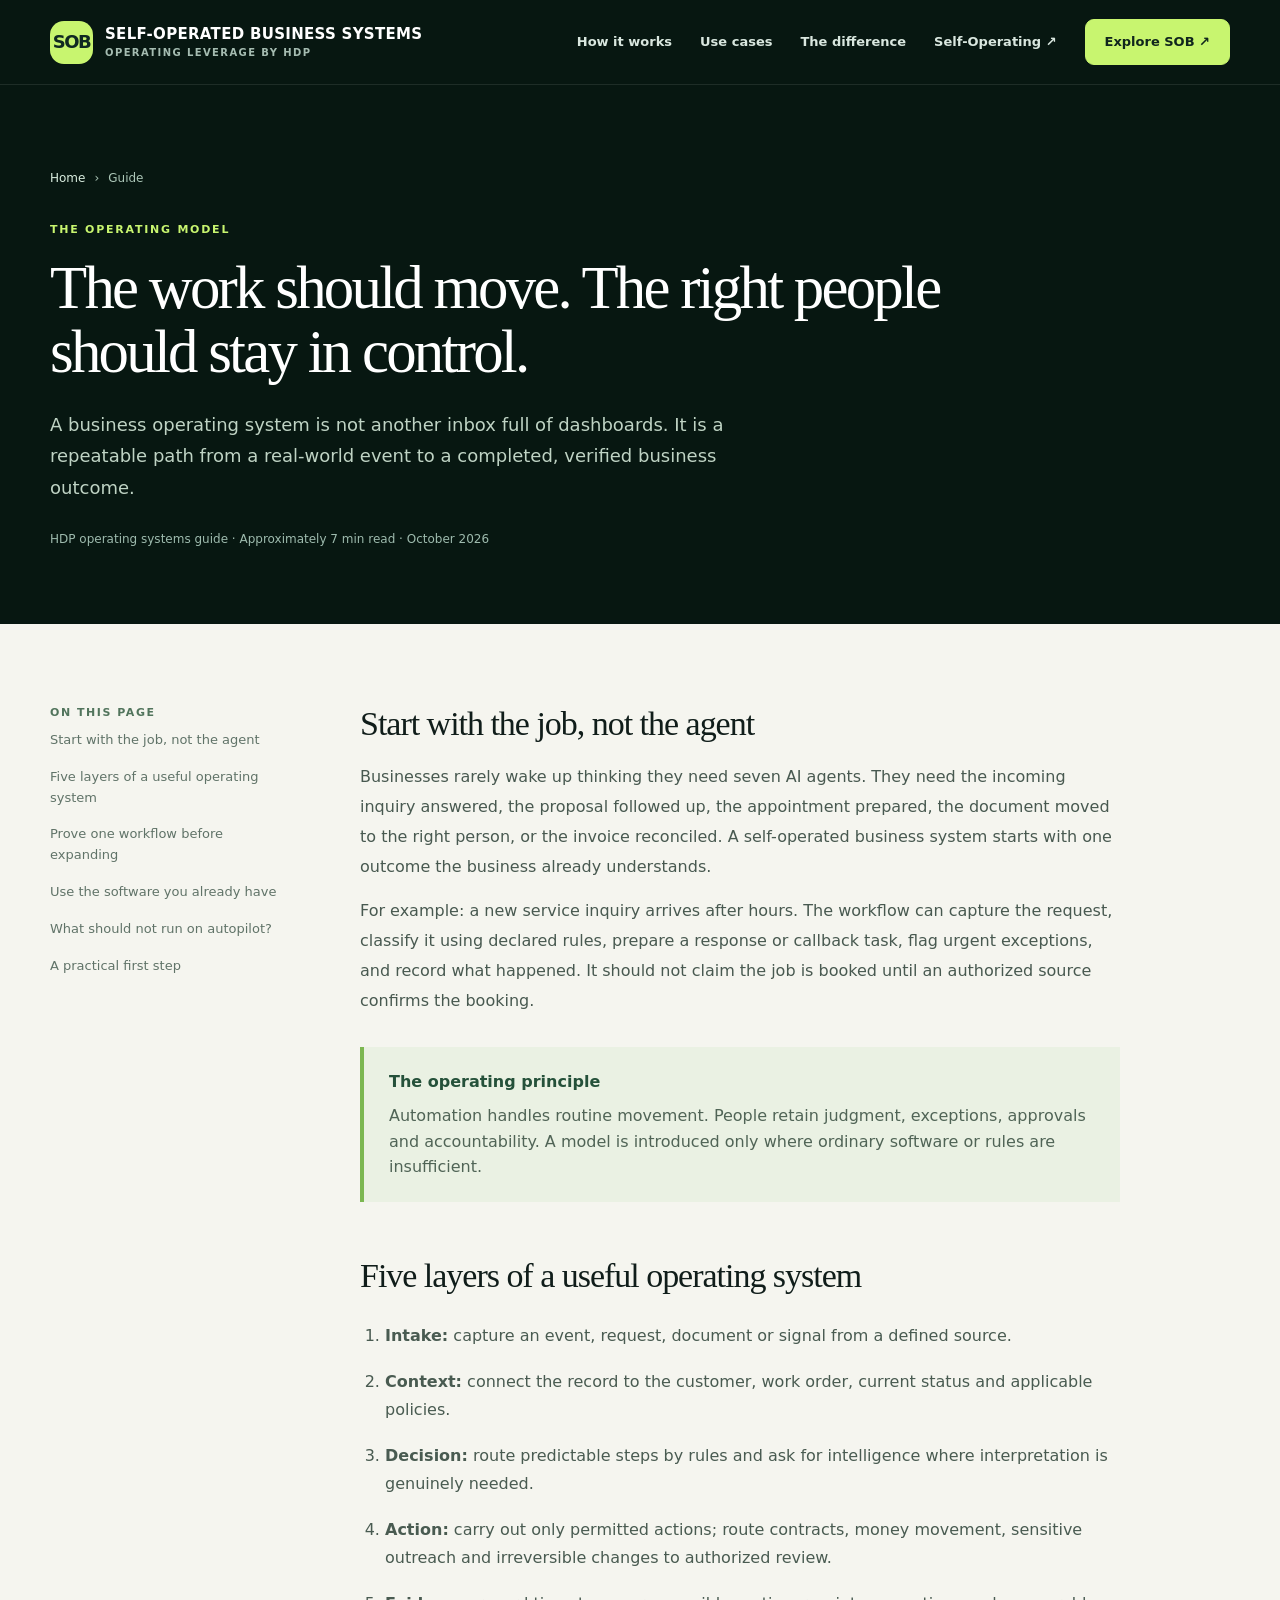
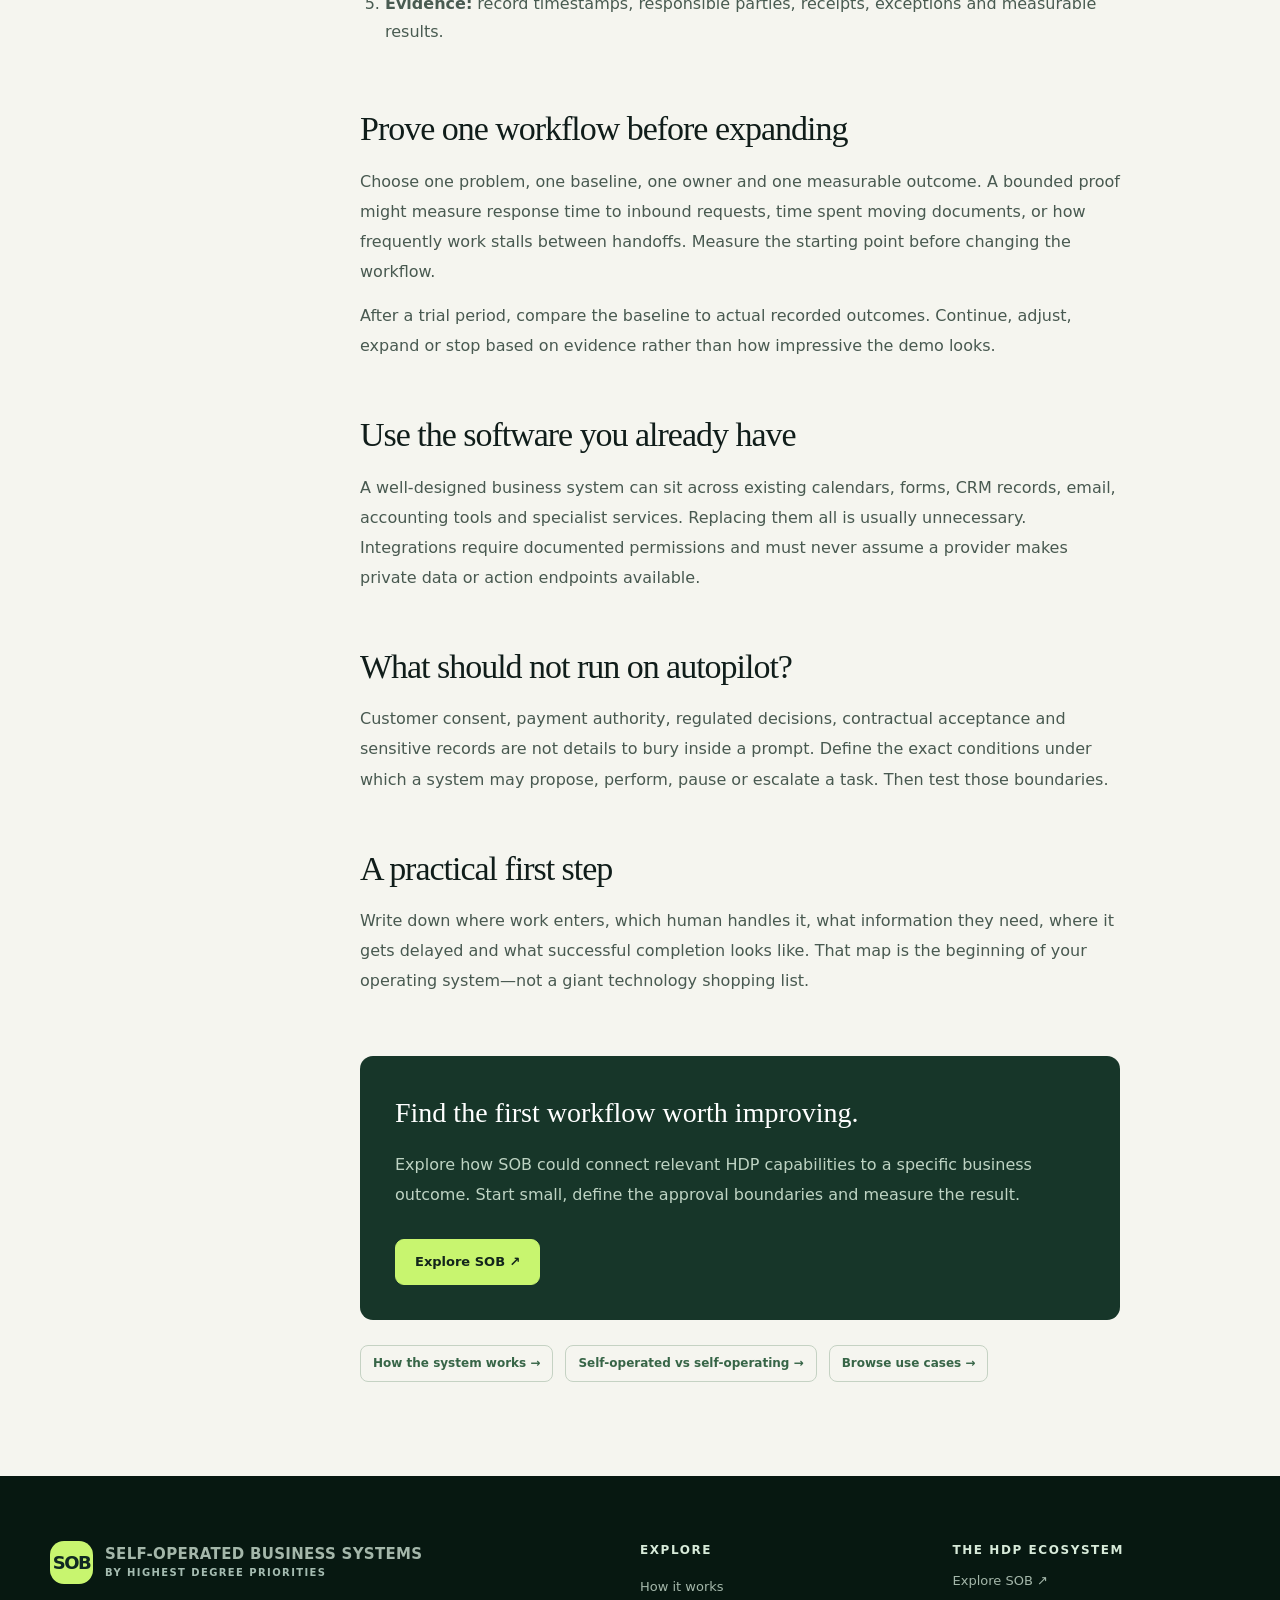
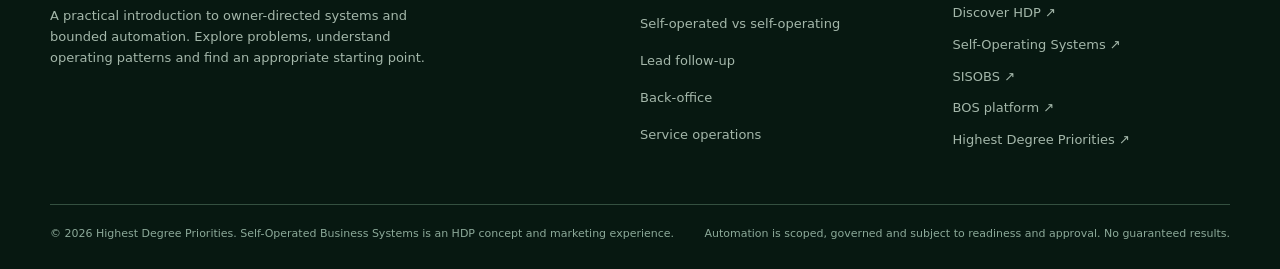
==== commit f87c5980: "Cross-link SISOBS and Self-Operating companion sites" ====
--- a/how-it-works/index.html
+++ b/how-it-works/index.html
@@ -1,4 +1,4 @@
-<!doctype html><html lang="en"><head><meta charset="UTF-8"><meta name="viewport" content="width=device-width,initial-scale=1"><meta name="color-scheme" content="light"><meta name="theme-color" content="#071711"><title>How a Self-Operated Business System Works | SOB by HDP</title><meta name="description" content="A practical guide to connecting business workflows, rules, approvals and measurement without handing over control or replacing the software you already use."><link rel="canonical" href="https://selfoperatedbusinesssystems.com/how-it-works/"><meta property="og:type" content="article"><meta property="og:title" content="How a Self-Operated Business System Works"><meta property="og:description" content="A practical guide to connecting business workflows, rules, approvals and measurement without handing over control or replacing the software you already use."><meta property="og:url" content="https://selfoperatedbusinesssystems.com/how-it-works/"><meta property="og:image" content="https://selfoperatedbusinesssystems.com/assets/social.svg"><meta property="og:site_name" content="Self-Operated Business Systems"><meta name="twitter:card" content="summary_large_image"><link rel="icon" href="../assets/favicon.svg" type="image/svg+xml"><link rel="stylesheet" href="../assets/styles.css"><script type="application/ld+json">{"@context":"https://schema.org","@type":"Article","headline":"How a Self-Operated Business System Works","description":"A practical guide to connecting business workflows, rules, approvals and measurement without handing over control or replacing the software you already use.","mainEntityOfPage":"https://selfoperatedbusinesssystems.com/how-it-works/","datePublished":"2026-10-24","author":{"@type":"Organization","name":"Highest Degree Priorities","url":"https://highestdegreepriorities.com"},"publisher":{"@type":"Organization","name":"Highest Degree Priorities","url":"https://highestdegreepriorities.com"}}</script><script src="../assets/app.js" defer></script></head><body><a class="skip" href="#main">Skip to main content</a><header class="nav"><div class="wrap nav-in"><a class="brand" href="../" aria-label="SOB — home"><span class="brand-mark">SOB</span><span class="brand-words"><strong>SELF-OPERATED BUSINESS SYSTEMS</strong><small>OPERATING LEVERAGE BY HDP</small></span></a><button class="menu-toggle" type="button" aria-label="Toggle navigation" aria-expanded="false" data-menu-toggle>Menu ☰</button><nav class="nav-links" aria-label="Main navigation" data-menu><a href="../how-it-works/">How it works</a><a href="../#solutions">Use cases</a><a href="../guides/self-operated-vs-self-operating/">The difference</a><a href="https://hdpjoin.com">About HDP ↗</a><a class="button" href="https://sob.highestdegreepriorities.com/?utm_source=selfoperatedbusinesssystems&utm_medium=referral&utm_campaign=sob_launch&utm_content=nav" rel="noopener noreferrer">Explore SOB ↗</a></nav></div></header><main id="main"><section class="article-hero"><div class="wrap"><div class="breadcrumb"><a href="../">Home</a><span>›</span><span>Guide</span></div><div class="eyebrow" style="margin-top:33px">THE OPERATING MODEL</div><h1>The work should move. The right people should stay in control.</h1><p>A business operating system is not another inbox full of dashboards. It is a repeatable path from a real-world event to a completed, verified business outcome.</p><div class="article-meta">HDP operating systems guide · Approximately 7 min read · October 2026</div></div></section><div class="wrap article-layout"><aside class="toc" aria-label="On this page"><strong>ON THIS PAGE</strong><a href="#first">Start with the job, not the agent</a><a href="#layers">Five layers of a useful operating system</a><a href="#prove">Prove one workflow before expanding</a><a href="#existing">Use the software you already have</a><a href="#boundaries">What should not run on autopilot?</a><a href="#start">A practical first step</a></aside><article class="article">
+<!doctype html><html lang="en"><head><meta charset="UTF-8"><meta name="viewport" content="width=device-width,initial-scale=1"><meta name="color-scheme" content="light"><meta name="theme-color" content="#071711"><title>How a Self-Operated Business System Works | SOB by HDP</title><meta name="description" content="A practical guide to connecting business workflows, rules, approvals and measurement without handing over control or replacing the software you already use."><link rel="canonical" href="https://selfoperatedbusinesssystems.com/how-it-works/"><meta property="og:type" content="article"><meta property="og:title" content="How a Self-Operated Business System Works"><meta property="og:description" content="A practical guide to connecting business workflows, rules, approvals and measurement without handing over control or replacing the software you already use."><meta property="og:url" content="https://selfoperatedbusinesssystems.com/how-it-works/"><meta property="og:image" content="https://selfoperatedbusinesssystems.com/assets/social.svg"><meta property="og:site_name" content="Self-Operated Business Systems"><meta name="twitter:card" content="summary_large_image"><link rel="icon" href="../assets/favicon.svg" type="image/svg+xml"><link rel="stylesheet" href="../assets/styles.css"><script type="application/ld+json">{"@context":"https://schema.org","@type":"Article","headline":"How a Self-Operated Business System Works","description":"A practical guide to connecting business workflows, rules, approvals and measurement without handing over control or replacing the software you already use.","mainEntityOfPage":"https://selfoperatedbusinesssystems.com/how-it-works/","datePublished":"2026-10-24","author":{"@type":"Organization","name":"Highest Degree Priorities","url":"https://highestdegreepriorities.com"},"publisher":{"@type":"Organization","name":"Highest Degree Priorities","url":"https://highestdegreepriorities.com"}}</script><script src="../assets/app.js" defer></script></head><body><a class="skip" href="#main">Skip to main content</a><header class="nav"><div class="wrap nav-in"><a class="brand" href="../" aria-label="SOB — home"><span class="brand-mark">SOB</span><span class="brand-words"><strong>SELF-OPERATED BUSINESS SYSTEMS</strong><small>OPERATING LEVERAGE BY HDP</small></span></a><button class="menu-toggle" type="button" aria-label="Toggle navigation" aria-expanded="false" data-menu-toggle>Menu ☰</button><nav class="nav-links" aria-label="Main navigation" data-menu><a href="../how-it-works/">How it works</a><a href="../#solutions">Use cases</a><a href="../guides/self-operated-vs-self-operating/">The difference</a><a href="https://selfoperatingbusinesssystems.com/?utm_source=selfoperatedbusinesssystems&utm_medium=referral&utm_campaign=sister_site">Self-Operating ↗</a><a class="button" href="https://sob.highestdegreepriorities.com/?utm_source=selfoperatedbusinesssystems&utm_medium=referral&utm_campaign=sob_launch&utm_content=nav" rel="noopener noreferrer">Explore SOB ↗</a></nav></div></header><main id="main"><section class="article-hero"><div class="wrap"><div class="breadcrumb"><a href="../">Home</a><span>›</span><span>Guide</span></div><div class="eyebrow" style="margin-top:33px">THE OPERATING MODEL</div><h1>The work should move. The right people should stay in control.</h1><p>A business operating system is not another inbox full of dashboards. It is a repeatable path from a real-world event to a completed, verified business outcome.</p><div class="article-meta">HDP operating systems guide · Approximately 7 min read · October 2026</div></div></section><div class="wrap article-layout"><aside class="toc" aria-label="On this page"><strong>ON THIS PAGE</strong><a href="#first">Start with the job, not the agent</a><a href="#layers">Five layers of a useful operating system</a><a href="#prove">Prove one workflow before expanding</a><a href="#existing">Use the software you already have</a><a href="#boundaries">What should not run on autopilot?</a><a href="#start">A practical first step</a></aside><article class="article">
 <h2 id="first">Start with the job, not the agent</h2><p>Businesses rarely wake up thinking they need seven AI agents. They need the incoming inquiry answered, the proposal followed up, the appointment prepared, the document moved to the right person, or the invoice reconciled. A self-operated business system starts with one outcome the business already understands.</p>
 <p>For example: a new service inquiry arrives after hours. The workflow can capture the request, classify it using declared rules, prepare a response or callback task, flag urgent exceptions, and record what happened. It should not claim the job is booked until an authorized source confirms the booking.</p>
 <div class="note"><strong>The operating principle</strong><span>Automation handles routine movement. People retain judgment, exceptions, approvals and accountability. A model is introduced only where ordinary software or rules are insufficient.</span></div>
@@ -8,4 +8,4 @@
 <p>After a trial period, compare the baseline to actual recorded outcomes. Continue, adjust, expand or stop based on evidence rather than how impressive the demo looks.</p>
 <h2 id="existing">Use the software you already have</h2><p>A well-designed business system can sit across existing calendars, forms, CRM records, email, accounting tools and specialist services. Replacing them all is usually unnecessary. Integrations require documented permissions and must never assume a provider makes private data or action endpoints available.</p>
 <h2 id="boundaries">What should not run on autopilot?</h2><p>Customer consent, payment authority, regulated decisions, contractual acceptance and sensitive records are not details to bury inside a prompt. Define the exact conditions under which a system may propose, perform, pause or escalate a task. Then test those boundaries.</p>
-<h2 id="start">A practical first step</h2><p>Write down where work enters, which human handles it, what information they need, where it gets delayed and what successful completion looks like. That map is the beginning of your operating system—not a giant technology shopping list.</p><div class="article-end"><h3>Find the first workflow worth improving.</h3><p>Explore how SOB could connect relevant HDP capabilities to a specific business outcome. Start small, define the approval boundaries and measure the result.</p><a class="button" href="https://sob.highestdegreepriorities.com/?utm_source=selfoperatedbusinesssystems&utm_medium=referral&utm_campaign=sob_launch&utm_content=guide_how-it-works">Explore SOB ↗</a></div><div class="related"><a href="../how-it-works/">How the system works →</a><a href="../guides/self-operated-vs-self-operating/">Self-operated vs self-operating →</a><a href="../#solutions">Browse use cases →</a></div></article></div></main><footer class="footer"><div class="wrap"><div class="footer-grid"><div><a class="brand" href="../"><span class="brand-mark">SOB</span><span class="brand-words"><strong>SELF-OPERATED BUSINESS SYSTEMS</strong><small>BY HIGHEST DEGREE PRIORITIES</small></span></a><p style="max-width:390px;margin-top:22px">A practical introduction to owner-directed systems and bounded automation. Explore problems, understand operating patterns and find an appropriate starting point.</p></div><div class="footer-links"><span class="footer-title">EXPLORE</span><a href="../how-it-works/">How it works</a><a href="../guides/self-operated-vs-self-operating/">Self-operated vs self-operating</a><a href="../use-cases/lead-follow-up/">Lead follow-up</a><a href="../use-cases/back-office-automation/">Back-office</a><a href="../use-cases/service-operations/">Service operations</a></div><div class="footer-links"><span class="footer-title">THE HDP ECOSYSTEM</span><a href="https://sob.highestdegreepriorities.com/?utm_source=selfoperatedbusinesssystems&utm_medium=referral&utm_campaign=sob_launch&utm_content=footer">Explore SOB ↗</a><a href="https://hdpjoin.com">Discover HDP ↗</a><a href="https://bos.highestdegreepriorities.com">BOS platform ↗</a><a href="https://highestdegreepriorities.com">Highest Degree Priorities ↗</a></div></div><div class="footnote"><span>© 2026 Highest Degree Priorities. Self-Operated Business Systems is an HDP concept and marketing experience.</span><span>Automation is scoped, governed and subject to readiness and approval. No guaranteed results.</span></div></div></footer></body></html>+<h2 id="start">A practical first step</h2><p>Write down where work enters, which human handles it, what information they need, where it gets delayed and what successful completion looks like. That map is the beginning of your operating system—not a giant technology shopping list.</p><div class="article-end"><h3>Find the first workflow worth improving.</h3><p>Explore how SOB could connect relevant HDP capabilities to a specific business outcome. Start small, define the approval boundaries and measure the result.</p><a class="button" href="https://sob.highestdegreepriorities.com/?utm_source=selfoperatedbusinesssystems&utm_medium=referral&utm_campaign=sob_launch&utm_content=guide_how-it-works">Explore SOB ↗</a></div><div class="related"><a href="../how-it-works/">How the system works →</a><a href="../guides/self-operated-vs-self-operating/">Self-operated vs self-operating →</a><a href="../#solutions">Browse use cases →</a></div></article></div></main><footer class="footer"><div class="wrap"><div class="footer-grid"><div><a class="brand" href="../"><span class="brand-mark">SOB</span><span class="brand-words"><strong>SELF-OPERATED BUSINESS SYSTEMS</strong><small>BY HIGHEST DEGREE PRIORITIES</small></span></a><p style="max-width:390px;margin-top:22px">A practical introduction to owner-directed systems and bounded automation. Explore problems, understand operating patterns and find an appropriate starting point.</p></div><div class="footer-links"><span class="footer-title">EXPLORE</span><a href="../how-it-works/">How it works</a><a href="../guides/self-operated-vs-self-operating/">Self-operated vs self-operating</a><a href="../use-cases/lead-follow-up/">Lead follow-up</a><a href="../use-cases/back-office-automation/">Back-office</a><a href="../use-cases/service-operations/">Service operations</a></div><div class="footer-links"><span class="footer-title">THE HDP ECOSYSTEM</span><a href="https://sob.highestdegreepriorities.com/?utm_source=selfoperatedbusinesssystems&utm_medium=referral&utm_campaign=sob_launch&utm_content=footer">Explore SOB ↗</a><a href="https://hdpjoin.com">Discover HDP ↗</a><a href="https://selfoperatingbusinesssystems.com/?utm_source=selfoperatedbusinesssystems&utm_medium=referral&utm_campaign=sister_site_footer">Self-Operating Systems ↗</a><a href="https://sisobs.com/?utm_source=selfoperatedbusinesssystems&utm_medium=referral&utm_campaign=ecosystem">SISOBS ↗</a><a href="https://bos.highestdegreepriorities.com">BOS platform ↗</a><a href="https://highestdegreepriorities.com">Highest Degree Priorities ↗</a></div></div><div class="footnote"><span>© 2026 Highest Degree Priorities. Self-Operated Business Systems is an HDP concept and marketing experience.</span><span>Automation is scoped, governed and subject to readiness and approval. No guaranteed results.</span></div></div></footer></body></html>
